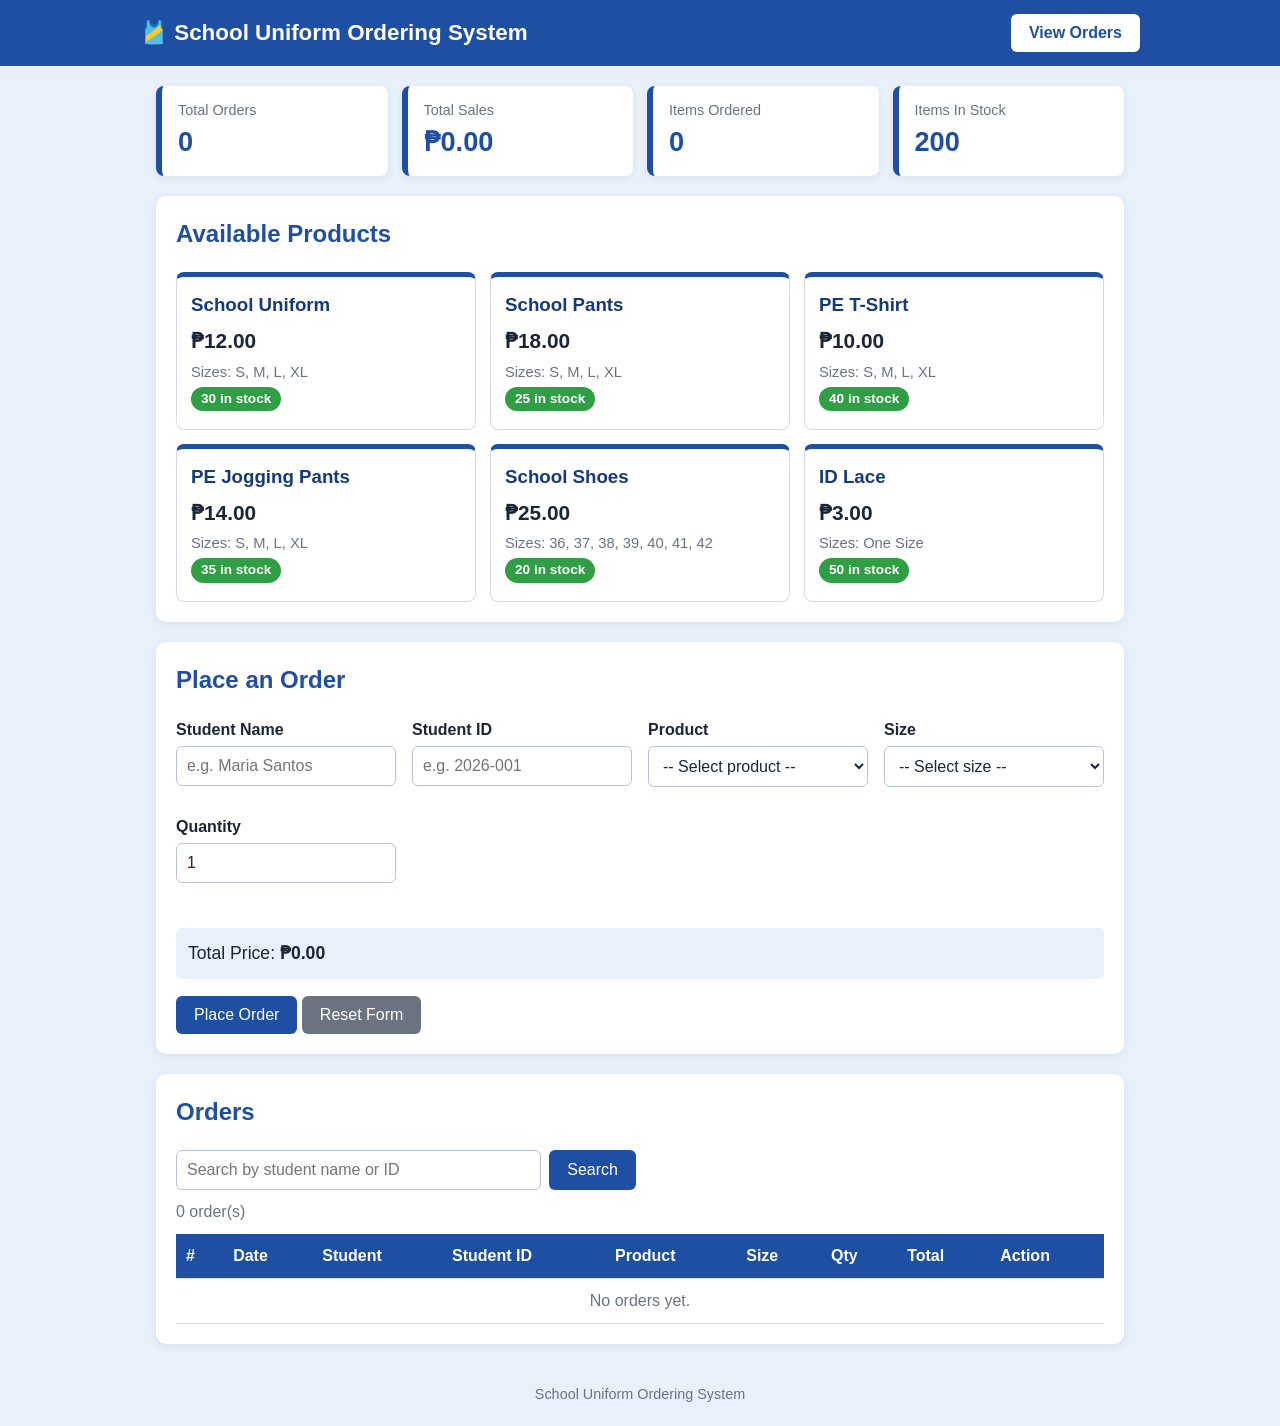
==== index.html @ f8afeb28 "Add files via upload" ====
<!DOCTYPE html>
<html lang="en">
<head>
  <meta charset="UTF-8">
  <meta name="viewport" content="width=device-width, initial-scale=1">
  <title>School Uniform Ordering System</title>
  <link rel="stylesheet" href="style.css">
</head>
<body>

  <header>
    <div class="header-inner">
      <h1>🎽 School Uniform Ordering System</h1>
      <button type="button" class="btn light" id="viewOrdersBtn">View Orders</button>
    </div>
  </header>

  <!-- Success and error messages -->
  <div id="message" role="alert" aria-live="polite"></div>

  <main>

    <!-- DASHBOARD -->
    <section aria-label="Dashboard">
      <div class="cards">
        <div class="stat"><span>Total Orders</span><strong id="statOrders">0</strong></div>
        <div class="stat"><span>Total Sales</span><strong id="statSales">₱0.00</strong></div>
        <div class="stat"><span>Items Ordered</span><strong id="statItems">0</strong></div>
        <div class="stat"><span>Items In Stock</span><strong id="statStock">0</strong></div>
      </div>
    </section>

    <!-- PRODUCTS -->
    <section class="box">
      <h2>Available Products</h2>
      <div class="products" id="productList"></div>
    </section>

    <!-- ORDER FORM -->
    <section class="box">
      <h2>Place an Order</h2>
      <form id="orderForm" novalidate>
        <div class="grid">
          <div class="field">
            <label for="studentName">Student Name</label>
            <input type="text" id="studentName" placeholder="e.g. Maria Santos" autocomplete="off">
            <small class="error" id="studentNameError"></small>
          </div>
          <div class="field">
            <label for="studentId">Student ID</label>
            <input type="text" id="studentId" placeholder="e.g. 2026-001" autocomplete="off">
            <small class="error" id="studentIdError"></small>
          </div>
          <div class="field">
            <label for="product">Product</label>
            <select id="product"></select>
            <small class="error" id="productError"></small>
          </div>
          <div class="field">
            <label for="size">Size</label>
            <select id="size"></select>
            <small class="error" id="sizeError"></small>
          </div>
          <div class="field">
            <label for="quantity">Quantity</label>
            <input type="number" id="quantity" min="1" step="1" value="1">
            <small class="error" id="quantityError"></small>
          </div>
        </div>
        <p class="total-box">Total Price: <strong id="totalPrice">₱0.00</strong></p>
        <button type="submit" class="btn" id="placeOrderBtn">Place Order</button>
        <button type="button" class="btn gray" id="resetBtn">Reset Form</button>
      </form>
    </section>

    <!-- ORDERS -->
    <section class="box" id="ordersSection">
      <h2>Orders</h2>
      <form id="searchForm" class="search" novalidate>
        <input type="search" id="searchInput" placeholder="Search by student name or ID" aria-label="Search orders">
        <button type="submit" class="btn" id="searchBtn">Search</button>
      </form>
      <p class="count" id="orderCount"></p>
      <div class="table-wrap">
        <table>
          <thead>
            <tr><th>#</th><th>Date</th><th>Student</th><th>Student ID</th><th>Product</th>
                <th>Size</th><th>Qty</th><th>Total</th><th>Action</th></tr>
          </thead>
          <tbody id="orderTable"></tbody>
        </table>
      </div>
    </section>

  </main>

  <footer>School Uniform Ordering System</footer>

  <script src="script.js"></script>
</body>
</html>
---- style.css ----
/* ---------- Colors and basic setup ---------- */
:root {
  --blue: #1e4fa3;
  --dark-blue: #153a7a;
  --light-blue: #e8f0fc;
  --white: #ffffff;
  --text: #1c2536;
  --gray: #6b7280;
  --green: #2f9e44;
  --red: #d63939;
  --orange: #e8890c;
}
* { box-sizing: border-box; }
body { margin: 0; font-family: Arial, Helvetica, sans-serif; background: var(--light-blue); color: var(--text); line-height: 1.5; }

/* ---------- Header and footer ---------- */
header { background: var(--blue); color: var(--white); padding: 14px 16px; }
.header-inner { max-width: 1000px; margin: 0 auto; display: flex; flex-wrap: wrap; align-items: center; justify-content: space-between; gap: 10px; }
header h1 { margin: 0; font-size: 1.4rem; }
footer { text-align: center; color: var(--gray); padding: 20px; font-size: .9rem; }

/* ---------- Layout ---------- */
main { max-width: 1000px; margin: 20px auto; padding: 0 16px; }
.box { background: var(--white); padding: 20px; margin-bottom: 20px; border-radius: 10px; box-shadow: 0 2px 8px rgba(0, 0, 0, .08); }
.box h2 { margin-top: 0; color: var(--blue); }

/* ---------- Messages ---------- */
#message { max-width: 1000px; margin: 14px auto 0; padding: 0 16px; }
#message span { display: block; padding: 12px; border-radius: 6px; font-weight: bold; }
#message .success { background: #d3f9d8; color: #1b5e20; }
#message .fail { background: #ffe3e3; color: #a61e1e; }

/* ---------- Dashboard ---------- */
.cards { display: grid; grid-template-columns: repeat(auto-fit, minmax(180px, 1fr)); gap: 14px; margin-bottom: 20px; }
.stat { background: var(--white); border-left: 6px solid var(--blue); border-radius: 8px; padding: 14px 16px; box-shadow: 0 2px 8px rgba(0, 0, 0, .06); }
.stat span { display: block; color: var(--gray); font-size: .9rem; }
.stat strong { font-size: 1.7rem; color: var(--blue); }

/* ---------- Product cards ---------- */
.products { display: grid; grid-template-columns: repeat(auto-fill, minmax(260px, 1fr)); gap: 14px; }
.product { border: 1px solid #d5dbe8; border-top: 5px solid var(--blue); border-radius: 8px; padding: 14px; }
.product h3 { margin: 0 0 6px; color: var(--dark-blue); }
.product .price { font-size: 1.3rem; font-weight: bold; }
.product p { margin: 4px 0; color: var(--gray); font-size: .92rem; }
.product.empty { border-top-color: var(--red); background: #fff7f7; }
.badge { display: inline-block; padding: 2px 10px; border-radius: 99px; color: var(--white); font-size: .85rem; font-weight: bold; background: var(--green); }
.badge.low { background: var(--orange); }
.badge.out { background: var(--red); }

/* ---------- Form ---------- */
.grid { display: grid; grid-template-columns: repeat(auto-fit, minmax(220px, 1fr)); gap: 0 16px; }
.field { margin-bottom: 12px; }
label { display: block; font-weight: bold; margin-bottom: 4px; }
input, select { width: 100%; padding: 10px; font-size: 1rem; border: 1px solid #b8c2d6; border-radius: 6px; background: var(--white); color: var(--text); }
input:focus, select:focus { outline: 2px solid var(--blue); }
.invalid { border-color: var(--red); }
.error { display: block; color: var(--red); min-height: 1.2em; }
.total-box { background: var(--light-blue); padding: 12px; border-radius: 6px; font-size: 1.1rem; }

/* ---------- Buttons ---------- */
.btn { background: var(--blue); color: var(--white); border: none; padding: 10px 18px; border-radius: 6px; font-size: 1rem; cursor: pointer; }
.btn:hover { background: var(--dark-blue); }
.btn.gray { background: var(--gray); }
.btn.light { background: var(--white); color: var(--blue); font-weight: bold; }
.btn.red { background: var(--red); padding: 6px 12px; font-size: .9rem; }

/* ---------- Search and tables ---------- */
.search { display: flex; gap: 8px; max-width: 460px; }
.count { color: var(--gray); margin: 10px 0; }
.table-wrap { overflow-x: auto; }
table { width: 100%; border-collapse: collapse; }
th, td { padding: 10px; text-align: left; border-bottom: 1px solid #dde3ee; white-space: nowrap; }
th { background: var(--blue); color: var(--white); }
tr:nth-child(even) td { background: #f5f8fe; }
.empty-row { text-align: center; color: var(--gray); }
.flash { animation: flash 1s; }
@keyframes flash { from { background: #fff3bf; } to { background: transparent; } }

@media (max-width: 600px) {
  header h1 { font-size: 1.15rem; }
  .btn { width: 100%; margin-bottom: 8px; }
  .btn.red { width: auto; margin: 0; }
  .search { max-width: none; }
  .search .btn { width: auto; margin: 0; }
}
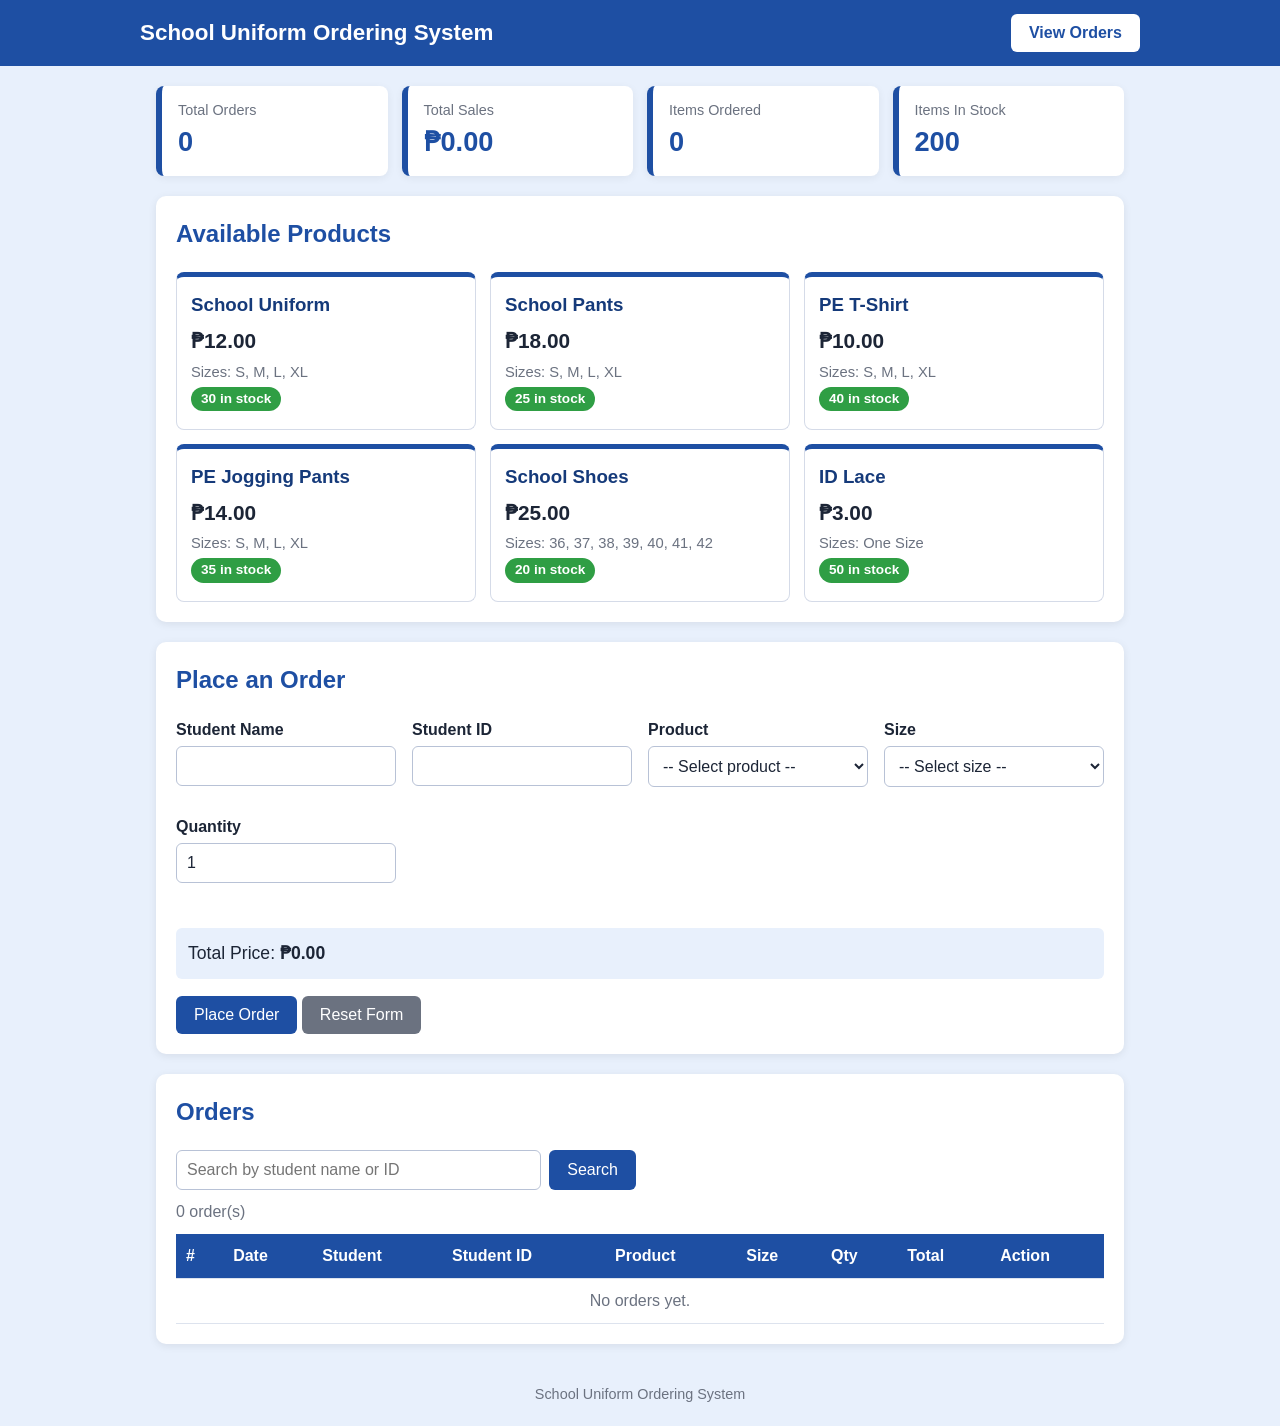
==== commit d598f9dc: "Update index.html" ====
--- a/index.html
+++ b/index.html
@@ -4,13 +4,13 @@
   <meta charset="UTF-8">
   <meta name="viewport" content="width=device-width, initial-scale=1">
   <title>School Uniform Ordering System</title>
-  <link rel="stylesheet" href="style.css">
+  <link rel="stylesheet" href="style.css"> <script src="script.js" defer> </script>
 </head>
 <body>
 
   <header>
     <div class="header-inner">
-      <h1>🎽 School Uniform Ordering System</h1>
+      <h1> School Uniform Ordering System</h1>
       <button type="button" class="btn light" id="viewOrdersBtn">View Orders</button>
     </div>
   </header>
@@ -43,12 +43,12 @@
         <div class="grid">
           <div class="field">
             <label for="studentName">Student Name</label>
-            <input type="text" id="studentName" placeholder="e.g. Maria Santos" autocomplete="off">
+            <input type="text" id="studentName" placeholder="" autocomplete="off">
             <small class="error" id="studentNameError"></small>
           </div>
           <div class="field">
             <label for="studentId">Student ID</label>
-            <input type="text" id="studentId" placeholder="e.g. 2026-001" autocomplete="off">
+            <input type="text" id="studentId" placeholder="" autocomplete="off">
             <small class="error" id="studentIdError"></small>
           </div>
           <div class="field">
